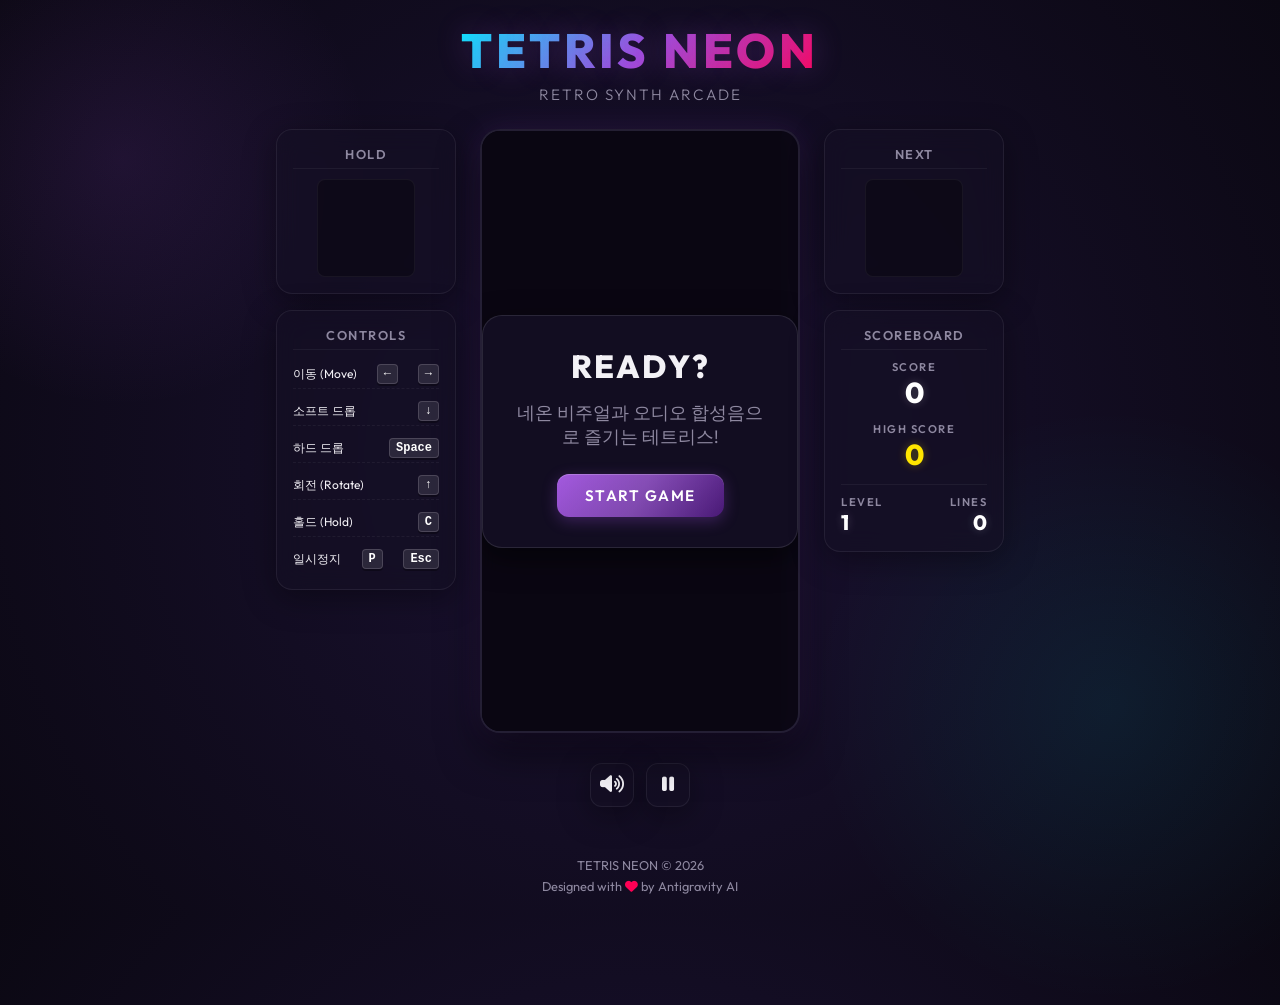
==== index.html @ 92c05cd8 "feat: Implement Modern Neon Tetris with Retro Sound Synth, Hold, Next, and responsive glassmorphism " ====
<!DOCTYPE html>
<html lang="ko">
<head>
  <meta charset="UTF-8">
  <meta name="viewport" content="width=device-width, initial-scale=1.0">
  <meta name="description" content="TETRIS NEON - HTML5, CSS3, JavaScript를 사용해 제작한 모던하고 감각적인 다크 네온 테마 테리스 게임입니다. 홀드, 레벨업, 복고풍 사운드 이펙트까지 완벽하게 지원합니다.">
  <meta name="keywords" content="테트리스, 테트리스 게임, Tetris, HTML5 테트리스, 무료 게임, JS 테트리스, 모던 테트리스, Retro Game">
  <meta name="author" content="Antigravity Coding Assistant">
  
  <title>TETRIS NEON - Modern Retro Arcade</title>
  
  <!-- FontAwesome for Premium Icons -->
  <link rel="stylesheet" href="https://cdnjs.cloudflare.com/ajax/libs/font-awesome/6.4.0/css/all.min.css">
  
  <link rel="stylesheet" href="style.css">
</head>
<body>

  <div class="container">
    <header>
      <h1 id="main-title">Tetris Neon</h1>
      <div class="subtitle">Retro synth arcade</div>
    </header>

    <main class="game-interface">
      <!-- Left Side Panel (Hold & Controls) -->
      <section class="side-panel">
        <div class="panel-section" id="hold-section">
          <h2 class="panel-title">Hold</h2>
          <!-- Hold piece canvas (4x4 blocks -> 96x96 px) -->
          <canvas id="hold-canvas" class="sub-canvas" width="96" height="96"></canvas>
        </div>
        
        <div class="panel-section" id="controls-section">
          <h2 class="panel-title">Controls</h2>
          <div class="controls-guide">
            <div class="control-item">
              <span>이동 (Move)</span>
              <span class="key-badge">←</span> <span class="key-badge">→</span>
            </div>
            <div class="control-item">
              <span>소프트 드롭</span>
              <span class="key-badge">↓</span>
            </div>
            <div class="control-item">
              <span>하드 드롭</span>
              <span class="key-badge">Space</span>
            </div>
            <div class="control-item">
              <span>회전 (Rotate)</span>
              <span class="key-badge">↑</span>
            </div>
            <div class="control-item">
              <span>홀드 (Hold)</span>
              <span class="key-badge">C</span>
            </div>
            <div class="control-item">
              <span>일시정지</span>
              <span class="key-badge">P</span> <span class="key-badge">Esc</span>
            </div>
          </div>
        </div>
      </section>

      <!-- Center Board Area -->
      <section class="board-container" id="board-wrapper">
        <!-- Main Canvas (10 columns x 20 rows, each cell is 30px -> 300x600 px) -->
        <canvas id="tetris-board" width="300" height="600" tabindex="0"></canvas>
        
        <!-- Line clear screen flash -->
        <div id="flash-overlay" class="line-clear-flash"></div>

        <!-- Overlays -->
        <!-- 1. Start Overlay -->
        <div id="start-overlay" class="board-overlay active">
          <div class="overlay-content">
            <h2 class="overlay-title">Ready?</h2>
            <p class="overlay-score">네온 비주얼과 오디오 합성음으로 즐기는 테트리스!</p>
            <button id="start-btn" class="btn" aria-label="게임 시작">Start Game</button>
          </div>
        </div>

        <!-- 2. Pause Overlay -->
        <div id="pause-overlay" class="board-overlay">
          <div class="overlay-content">
            <h2 class="overlay-title">Paused</h2>
            <p class="overlay-score">게임이 일시 정지되었습니다.</p>
            <button id="resume-btn" class="btn" aria-label="게임 재개">Resume</button>
          </div>
        </div>

        <!-- 3. Game Over Overlay -->
        <div id="gameover-overlay" class="board-overlay">
          <div class="overlay-content">
            <h2 class="overlay-title game-over-title">Game Over</h2>
            <p class="overlay-score">최종 점수: <strong id="final-score">0</strong></p>
            <button id="restart-btn" class="btn" aria-label="다시 시작">Play Again</button>
          </div>
        </div>
      </section>

      <!-- Right Side Panel (Next & Score) -->
      <section class="side-panel">
        <div class="panel-section" id="next-section">
          <h2 class="panel-title">Next</h2>
          <!-- Next piece canvas (4x4 blocks -> 96x96 px) -->
          <canvas id="next-canvas" class="sub-canvas" width="96" height="96"></canvas>
        </div>

        <div class="panel-section" id="score-section">
          <h2 class="panel-title">Scoreboard</h2>
          <div style="width: 100%; display: flex; flex-direction: column; gap: 12px;">
            <div>
              <div class="panel-title" style="border:none; margin:0; padding:0; font-size:0.7rem;">Score</div>
              <div id="score" class="value-display">0</div>
            </div>
            <div>
              <div class="panel-title" style="border:none; margin:0; padding:0; font-size:0.7rem;">High Score</div>
              <div id="high-score" class="value-display high-score-val">0</div>
            </div>
            <div style="display: flex; justify-content: space-between; border-top: 1px solid rgba(255,255,255,0.05); padding-top: 10px;">
              <div style="text-align: left;">
                <div class="panel-title" style="border:none; margin:0; padding:0; font-size:0.7rem;">Level</div>
                <div id="level" class="value-display" style="font-size: 1.3rem;">1</div>
              </div>
              <div style="text-align: right;">
                <div class="panel-title" style="border:none; margin:0; padding:0; font-size:0.7rem;">Lines</div>
                <div id="lines" class="value-display" style="font-size: 1.3rem;">0</div>
              </div>
            </div>
          </div>
        </div>
      </section>
    </main>

    <!-- Bottom Action Controls -->
    <div class="control-bar">
      <button id="mute-btn" class="icon-btn" title="음소거 토글" aria-label="음소거 토글">
        <i class="fa-solid fa-volume-high" id="mute-icon"></i>
      </button>
      <button id="pause-toggle-btn" class="icon-btn" title="일시정지 토글" aria-label="일시정지 토글">
        <i class="fa-solid fa-pause" id="pause-icon"></i>
      </button>
    </div>

    <footer>
      <span>TETRIS NEON &copy; 2026</span>
      <span>Designed with <i class="fa-solid fa-heart" style="color: var(--color-z)"></i> by Antigravity AI</span>
    </footer>
  </div>

  <!-- Game Scripts -->
  <script src="audio.js"></script>
  <script src="tetris.js"></script>
</body>
</html>
---- style.css ----
/* style.css */
@import url('https://fonts.googleapis.com/css2?family=Outfit:wght@300;400;600;800&display=swap');

:root {
  --bg-primary: #0b0813;
  --bg-secondary: #140f24;
  --text-main: #f3f1f6;
  --text-muted: #8e88a0;
  --primary: #9d4edd;
  --primary-glow: rgba(157, 78, 221, 0.4);
  --accent: #3c096c;
  --glass-bg: rgba(20, 15, 36, 0.6);
  --glass-border: rgba(255, 255, 255, 0.07);
  --glass-glow: 0 8px 32px 0 rgba(0, 0, 0, 0.37);
  
  /* Tetromino Neon Colors */
  --color-i: #00f0ff;
  --color-o: #ffe600;
  --color-t: #b5179e;
  --color-s: #38b000;
  --color-z: #ff0055;
  --color-j: #0072ff;
  --color-l: #ff7b00;
}

* {
  box-sizing: border-box;
  margin: 0;
  padding: 0;
  user-select: none;
}

body {
  font-family: 'Outfit', -apple-system, BlinkMacSystemFont, "Segoe UI", Roboto, sans-serif;
  background: radial-gradient(circle at center, #1b1233 0%, var(--bg-primary) 100%);
  color: var(--text-main);
  min-height: 100vh;
  display: flex;
  flex-direction: column;
  align-items: center;
  justify-content: center;
  overflow-x: hidden;
  position: relative;
}

/* Background elements for depth */
body::before {
  content: '';
  position: absolute;
  width: 500px;
  height: 500px;
  background: radial-gradient(circle, rgba(157, 78, 221, 0.12) 0%, rgba(0,0,0,0) 70%);
  top: -10%;
  left: -10%;
  z-index: -1;
  pointer-events: none;
}

body::after {
  content: '';
  position: absolute;
  width: 600px;
  height: 600px;
  background: radial-gradient(circle, rgba(0, 240, 255, 0.08) 0%, rgba(0,0,0,0) 70%);
  bottom: -10%;
  right: -10%;
  z-index: -1;
  pointer-events: none;
}

.container {
  display: flex;
  flex-direction: column;
  align-items: center;
  gap: 20px;
  width: 100%;
  max-width: 900px;
  padding: 20px;
  z-index: 1;
}

/* Header design */
header {
  text-align: center;
  margin-bottom: 5px;
}

h1 {
  font-size: 3rem;
  font-weight: 800;
  letter-spacing: 4px;
  background: linear-gradient(135deg, var(--color-i) 0%, var(--primary) 50%, var(--color-z) 100%);
  -webkit-background-clip: text;
  -webkit-text-fill-color: transparent;
  text-shadow: 0 0 30px rgba(157, 78, 221, 0.3);
  margin-bottom: 5px;
  text-transform: uppercase;
}

.subtitle {
  font-size: 0.95rem;
  color: var(--text-muted);
  font-weight: 300;
  letter-spacing: 2px;
  text-transform: uppercase;
}

/* Game Interface Grid Layout */
.game-interface {
  display: grid;
  grid-template-columns: 180px 320px 180px;
  gap: 24px;
  align-items: start;
  justify-content: center;
}

@media (max-width: 768px) {
  .game-interface {
    grid-template-columns: 1fr;
    gap: 16px;
  }
  
  .side-panel {
    display: flex;
    flex-direction: row !important;
    justify-content: space-between;
    width: 320px;
    margin: 0 auto;
  }

  .panel-section {
    flex: 1;
    margin: 0 !important;
  }
}

/* Common Panel Styling (Glassmorphism) */
.side-panel {
  display: flex;
  flex-direction: column;
  gap: 16px;
}

.panel-section {
  background: var(--glass-bg);
  border: 1px solid var(--glass-border);
  border-radius: 16px;
  padding: 16px;
  box-shadow: var(--glass-glow);
  backdrop-filter: blur(12px);
  -webkit-backdrop-filter: blur(12px);
  transition: transform 0.3s cubic-bezier(0.25, 0.8, 0.25, 1), border-color 0.3s;
  display: flex;
  flex-direction: column;
  align-items: center;
  text-align: center;
}

.panel-section:hover {
  transform: translateY(-2px);
  border-color: rgba(255, 255, 255, 0.15);
}

.panel-title {
  font-size: 0.8rem;
  font-weight: 600;
  text-transform: uppercase;
  color: var(--text-muted);
  letter-spacing: 1.5px;
  margin-bottom: 10px;
  width: 100%;
  border-bottom: 1px solid rgba(255, 255, 255, 0.05);
  padding-bottom: 6px;
}

/* Display values styling */
.value-display {
  font-size: 1.8rem;
  font-weight: 800;
  font-family: 'Outfit', sans-serif;
  color: #fff;
  text-shadow: 0 0 10px rgba(255, 255, 255, 0.2);
}

.high-score-val {
  color: var(--color-o);
  text-shadow: 0 0 10px rgba(255, 230, 0, 0.3);
}

/* Preview / Hold Canvas Styles */
.sub-canvas {
  background: rgba(0, 0, 0, 0.3);
  border-radius: 8px;
  border: 1px solid rgba(255, 255, 255, 0.05);
}

/* Center Board Styling */
.board-container {
  position: relative;
  border-radius: 20px;
  overflow: hidden;
  background: var(--glass-bg);
  border: 2px solid var(--glass-border);
  box-shadow: 0 20px 40px rgba(0, 0, 0, 0.5), 0 0 30px rgba(157, 78, 221, 0.15);
  backdrop-filter: blur(16px);
  -webkit-backdrop-filter: blur(16px);
}

#tetris-board {
  display: block;
  background: rgba(8, 5, 15, 0.95);
  outline: none;
}

/* Overlay Menus (Start, Pause, Game Over) */
.board-overlay {
  position: absolute;
  top: 0;
  left: 0;
  width: 100%;
  height: 100%;
  background: rgba(11, 8, 19, 0.85);
  backdrop-filter: blur(8px);
  -webkit-backdrop-filter: blur(8px);
  display: flex;
  flex-direction: column;
  align-items: center;
  justify-content: center;
  z-index: 5;
  opacity: 0;
  pointer-events: none;
  transition: opacity 0.4s cubic-bezier(0.25, 0.8, 0.25, 1);
}

.board-overlay.active {
  opacity: 1;
  pointer-events: auto;
}

.overlay-content {
  text-align: center;
  padding: 30px;
  border-radius: 20px;
  background: rgba(20, 15, 36, 0.9);
  border: 1px solid rgba(255, 255, 255, 0.1);
  box-shadow: 0 10px 30px rgba(0, 0, 0, 0.5);
  transform: scale(0.9);
  transition: transform 0.4s cubic-bezier(0.25, 0.8, 0.25, 1);
}

.board-overlay.active .overlay-content {
  transform: scale(1);
}

.overlay-title {
  font-size: 2rem;
  font-weight: 800;
  margin-bottom: 15px;
  text-transform: uppercase;
  letter-spacing: 2px;
}

.overlay-title.game-over-title {
  background: linear-gradient(to right, var(--color-z), #ff8800);
  -webkit-background-clip: text;
  -webkit-text-fill-color: transparent;
}

.overlay-score {
  font-size: 1.1rem;
  color: var(--text-muted);
  margin-bottom: 25px;
}

.overlay-score strong {
  color: #fff;
  font-size: 1.5rem;
}

/* Custom Styled Buttons */
.btn {
  font-family: 'Outfit', sans-serif;
  font-weight: 600;
  font-size: 0.95rem;
  letter-spacing: 1.5px;
  text-transform: uppercase;
  color: #fff;
  background: linear-gradient(135deg, var(--primary) 0%, var(--accent) 100%);
  border: none;
  border-radius: 12px;
  padding: 12px 28px;
  cursor: pointer;
  box-shadow: 0 4px 15px rgba(157, 78, 221, 0.3), inset 0 1px rgba(255, 255, 255, 0.2);
  transition: all 0.2s cubic-bezier(0.25, 0.8, 0.25, 1);
  position: relative;
  overflow: hidden;
}

.btn::after {
  content: '';
  position: absolute;
  top: 0;
  left: -50%;
  width: 200%;
  height: 100%;
  background: linear-gradient(to right, rgba(255, 255, 255, 0) 0%, rgba(255, 255, 255, 0.15) 50%, rgba(255, 255, 255, 0) 100%);
  transform: skewX(-25deg);
  transition: 0.75s;
}

.btn:hover::after {
  left: 125%;
}

.btn:hover {
  transform: translateY(-2px);
  box-shadow: 0 6px 20px rgba(157, 78, 221, 0.5), 0 0 15px rgba(255, 255, 255, 0.1);
  background: linear-gradient(135deg, #b5179e 0%, var(--primary) 100%);
}

.btn:active {
  transform: translateY(1px);
  box-shadow: 0 2px 8px rgba(157, 78, 221, 0.4);
}

.btn-secondary {
  background: rgba(255, 255, 255, 0.05);
  border: 1px solid rgba(255, 255, 255, 0.1);
  box-shadow: none;
}

.btn-secondary:hover {
  background: rgba(255, 255, 255, 0.1);
  box-shadow: 0 5px 15px rgba(0, 0, 0, 0.2);
  border-color: rgba(255, 255, 255, 0.2);
}

/* Audio control, game states etc */
.control-bar {
  display: flex;
  justify-content: center;
  gap: 12px;
  width: 100%;
  margin-top: 10px;
}

.icon-btn {
  background: var(--glass-bg);
  border: 1px solid var(--glass-border);
  border-radius: 12px;
  width: 44px;
  height: 44px;
  display: flex;
  align-items: center;
  justify-content: center;
  cursor: pointer;
  color: var(--text-main);
  font-size: 1.2rem;
  transition: all 0.2s;
  box-shadow: var(--glass-glow);
}

.icon-btn:hover {
  background: rgba(255, 255, 255, 0.1);
  color: #fff;
  border-color: rgba(255, 255, 255, 0.2);
  transform: scale(1.05);
}

.icon-btn:active {
  transform: scale(0.95);
}

/* Keyboard Guide (Left Panel Bottom) */
.controls-guide {
  font-size: 0.75rem;
  text-align: left !important;
  align-self: stretch;
  display: flex;
  flex-direction: column;
  gap: 8px;
}

.control-item {
  display: flex;
  justify-content: space-between;
  align-items: center;
  padding: 4px 0;
  border-bottom: 1px dashed rgba(255, 255, 255, 0.05);
}

.control-item:last-child {
  border-bottom: none;
}

.key-badge {
  background: rgba(255, 255, 255, 0.1);
  border: 1px solid rgba(255, 255, 255, 0.15);
  border-radius: 4px;
  padding: 2px 6px;
  font-family: monospace;
  font-weight: 600;
  color: #fff;
  box-shadow: 0 2px 0 rgba(0,0,0,0.3);
}

/* Line Clear Flash Effect overlay for canvas */
.line-clear-flash {
  position: absolute;
  top: 0;
  left: 0;
  width: 100%;
  height: 100%;
  background: white;
  opacity: 0;
  pointer-events: none;
  z-index: 2;
}

@keyframes flash {
  0% { opacity: 0.6; }
  100% { opacity: 0; }
}

.do-flash {
  animation: flash 0.2s ease-out;
}

/* Shake effect for hard drops */
@keyframes shake {
  0%, 100% { transform: translate(0, 0); }
  25% { transform: translate(-2px, 2px); }
  50% { transform: translate(2px, -2px); }
  75% { transform: translate(-1px, -1px); }
}

.shake {
  animation: shake 0.15s ease-in-out;
}

/* Footer Section */
footer {
  margin-top: 30px;
  font-size: 0.8rem;
  color: var(--text-muted);
  display: flex;
  flex-direction: column;
  align-items: center;
  gap: 5px;
}

footer a {
  color: var(--color-i);
  text-decoration: none;
  font-weight: 600;
  transition: opacity 0.2s;
}

footer a:hover {
  text-decoration: underline;
  opacity: 0.8;
}
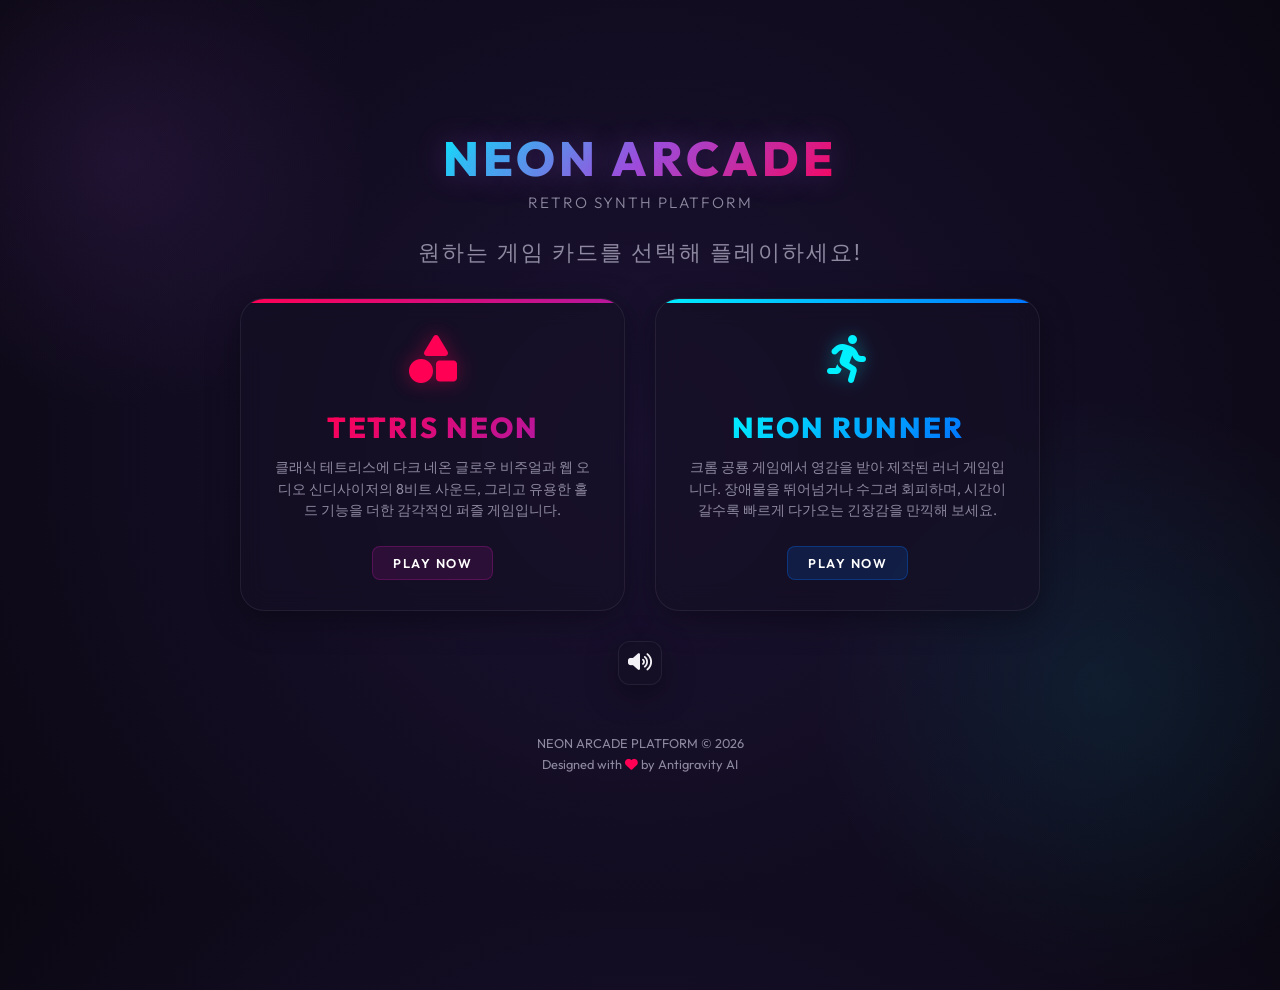
==== commit 66d53ecb: "feat: Expand to Neon Arcade Platform, add Neon Runner game and lobby dashboard, update docs" ====
--- a/index.html
+++ b/index.html
@@ -3,11 +3,11 @@
 <head>
   <meta charset="UTF-8">
   <meta name="viewport" content="width=device-width, initial-scale=1.0">
-  <meta name="description" content="TETRIS NEON - HTML5, CSS3, JavaScript를 사용해 제작한 모던하고 감각적인 다크 네온 테마 테리스 게임입니다. 홀드, 레벨업, 복고풍 사운드 이펙트까지 완벽하게 지원합니다.">
-  <meta name="keywords" content="테트리스, 테트리스 게임, Tetris, HTML5 테트리스, 무료 게임, JS 테트리스, 모던 테트리스, Retro Game">
+  <meta name="description" content="NEON ARCADE - HTML5, CSS3, JavaScript로 제작된 프리미엄 다크 네온 아케이드 게임 플랫폼입니다. 테트리스와 네온 러너 중 원하는 게임을 마음껏 선택해 즐기세요!">
+  <meta name="keywords" content="테트리스, 러너 게임, 공룡게임, 웹게임, HTML5 게임, 무료게임, 네온 게임, 아케이드 플랫폼, retro arcade">
   <meta name="author" content="Antigravity Coding Assistant">
   
-  <title>TETRIS NEON - Modern Retro Arcade</title>
+  <title>NEON ARCADE - Retro Game Platform</title>
   
   <!-- FontAwesome for Premium Icons -->
   <link rel="stylesheet" href="https://cdnjs.cloudflare.com/ajax/libs/font-awesome/6.4.0/css/all.min.css">
@@ -18,133 +18,230 @@
 
   <div class="container">
     <header>
-      <h1 id="main-title">Tetris Neon</h1>
-      <div class="subtitle">Retro synth arcade</div>
+      <h1 id="main-title">Neon Arcade</h1>
+      <div class="subtitle">Retro Synth Platform</div>
     </header>
 
-    <main class="game-interface">
-      <!-- Left Side Panel (Hold & Controls) -->
-      <section class="side-panel">
-        <div class="panel-section" id="hold-section">
-          <h2 class="panel-title">Hold</h2>
-          <!-- Hold piece canvas (4x4 blocks -> 96x96 px) -->
-          <canvas id="hold-canvas" class="sub-canvas" width="96" height="96"></canvas>
+    <!-- ==================== 1. LOBBY SCREEN ==================== -->
+    <div id="lobby-screen" class="screen active">
+      <div class="lobby-title">원하는 게임 카드를 선택해 플레이하세요!</div>
+      
+      <div class="game-selection">
+        <!-- Tetris Selection Card -->
+        <div class="game-card tetris-card" id="select-tetris" role="button" aria-label="테트리스 네온 시작">
+          <div class="card-icon"><i class="fa-solid fa-shapes"></i></div>
+          <h2 class="card-title">Tetris Neon</h2>
+          <p class="card-desc">클래식 테트리스에 다크 네온 글로우 비주얼과 웹 오디오 신디사이저의 8비트 사운드, 그리고 유용한 홀드 기능을 더한 감각적인 퍼즐 게임입니다.</p>
+          <button class="card-btn">Play Now</button>
         </div>
-        
-        <div class="panel-section" id="controls-section">
-          <h2 class="panel-title">Controls</h2>
-          <div class="controls-guide">
-            <div class="control-item">
-              <span>이동 (Move)</span>
-              <span class="key-badge">←</span> <span class="key-badge">→</span>
-            </div>
-            <div class="control-item">
-              <span>소프트 드롭</span>
-              <span class="key-badge">↓</span>
-            </div>
-            <div class="control-item">
-              <span>하드 드롭</span>
-              <span class="key-badge">Space</span>
-            </div>
-            <div class="control-item">
-              <span>회전 (Rotate)</span>
-              <span class="key-badge">↑</span>
-            </div>
-            <div class="control-item">
-              <span>홀드 (Hold)</span>
-              <span class="key-badge">C</span>
-            </div>
-            <div class="control-item">
-              <span>일시정지</span>
-              <span class="key-badge">P</span> <span class="key-badge">Esc</span>
-            </div>
-          </div>
+
+        <!-- Runner Selection Card -->
+        <div class="game-card runner-card" id="select-runner" role="button" aria-label="네온 러너 시작">
+          <div class="card-icon"><i class="fa-solid fa-person-running"></i></div>
+          <h2 class="card-title">Neon Runner</h2>
+          <p class="card-desc">크롬 공룡 게임에서 영감을 받아 제작된 러너 게임입니다. 장애물을 뛰어넘거나 수그려 회피하며, 시간이 갈수록 빠르게 다가오는 긴장감을 만끽해 보세요.</p>
+          <button class="card-btn">Play Now</button>
         </div>
-      </section>
-
-      <!-- Center Board Area -->
-      <section class="board-container" id="board-wrapper">
-        <!-- Main Canvas (10 columns x 20 rows, each cell is 30px -> 300x600 px) -->
-        <canvas id="tetris-board" width="300" height="600" tabindex="0"></canvas>
-        
-        <!-- Line clear screen flash -->
-        <div id="flash-overlay" class="line-clear-flash"></div>
-
-        <!-- Overlays -->
-        <!-- 1. Start Overlay -->
-        <div id="start-overlay" class="board-overlay active">
-          <div class="overlay-content">
-            <h2 class="overlay-title">Ready?</h2>
-            <p class="overlay-score">네온 비주얼과 오디오 합성음으로 즐기는 테트리스!</p>
-            <button id="start-btn" class="btn" aria-label="게임 시작">Start Game</button>
-          </div>
-        </div>
-
-        <!-- 2. Pause Overlay -->
-        <div id="pause-overlay" class="board-overlay">
-          <div class="overlay-content">
-            <h2 class="overlay-title">Paused</h2>
-            <p class="overlay-score">게임이 일시 정지되었습니다.</p>
-            <button id="resume-btn" class="btn" aria-label="게임 재개">Resume</button>
-          </div>
-        </div>
-
-        <!-- 3. Game Over Overlay -->
-        <div id="gameover-overlay" class="board-overlay">
-          <div class="overlay-content">
-            <h2 class="overlay-title game-over-title">Game Over</h2>
-            <p class="overlay-score">최종 점수: <strong id="final-score">0</strong></p>
-            <button id="restart-btn" class="btn" aria-label="다시 시작">Play Again</button>
-          </div>
-        </div>
-      </section>
-
-      <!-- Right Side Panel (Next & Score) -->
-      <section class="side-panel">
-        <div class="panel-section" id="next-section">
-          <h2 class="panel-title">Next</h2>
-          <!-- Next piece canvas (4x4 blocks -> 96x96 px) -->
-          <canvas id="next-canvas" class="sub-canvas" width="96" height="96"></canvas>
-        </div>
-
-        <div class="panel-section" id="score-section">
-          <h2 class="panel-title">Scoreboard</h2>
-          <div style="width: 100%; display: flex; flex-direction: column; gap: 12px;">
-            <div>
-              <div class="panel-title" style="border:none; margin:0; padding:0; font-size:0.7rem;">Score</div>
-              <div id="score" class="value-display">0</div>
-            </div>
-            <div>
-              <div class="panel-title" style="border:none; margin:0; padding:0; font-size:0.7rem;">High Score</div>
-              <div id="high-score" class="value-display high-score-val">0</div>
-            </div>
-            <div style="display: flex; justify-content: space-between; border-top: 1px solid rgba(255,255,255,0.05); padding-top: 10px;">
-              <div style="text-align: left;">
-                <div class="panel-title" style="border:none; margin:0; padding:0; font-size:0.7rem;">Level</div>
-                <div id="level" class="value-display" style="font-size: 1.3rem;">1</div>
-              </div>
-              <div style="text-align: right;">
-                <div class="panel-title" style="border:none; margin:0; padding:0; font-size:0.7rem;">Lines</div>
-                <div id="lines" class="value-display" style="font-size: 1.3rem;">0</div>
-              </div>
-            </div>
-          </div>
-        </div>
-      </section>
-    </main>
-
-    <!-- Bottom Action Controls -->
+      </div>
+    </div>
+
+    <!-- ==================== 2. TETRIS SCREEN ==================== -->
+    <div id="tetris-screen" class="screen">
+      <!-- Game Navigation Bar -->
+      <div class="game-header-bar">
+        <div class="game-header-title" style="color: var(--color-z)"><i class="fa-solid fa-shapes"></i> Tetris Neon</div>
+        <button class="home-btn" id="tetris-home-btn"><i class="fa-solid fa-house"></i> Lobby</button>
+      </div>
+
+      <main class="game-interface">
+        <!-- Left Side Panel (Hold & Controls) -->
+        <section class="side-panel">
+          <div class="panel-section" id="hold-section">
+            <h2 class="panel-title">Hold</h2>
+            <canvas id="hold-canvas" class="sub-canvas" width="96" height="96"></canvas>
+          </div>
+          
+          <div class="panel-section" id="controls-section">
+            <h2 class="panel-title">Controls</h2>
+            <div class="controls-guide">
+              <div class="control-item">
+                <span>이동 (Move)</span>
+                <div>
+                  <span class="key-badge">←</span> <span class="key-badge">→</span>
+                </div>
+              </div>
+              <div class="control-item">
+                <span>소프트 드롭</span>
+                <span class="key-badge">↓</span>
+              </div>
+              <div class="control-item">
+                <span>하드 드롭</span>
+                <span class="key-badge">Space</span>
+              </div>
+              <div class="control-item">
+                <span>회전 (Rotate)</span>
+                <span class="key-badge">↑</span>
+              </div>
+              <div class="control-item">
+                <span>홀드 (Hold)</span>
+                <span class="key-badge">C</span>
+              </div>
+              <div class="control-item">
+                <span>일시정지</span>
+                <div>
+                  <span class="key-badge">P</span> <span class="key-badge">Esc</span>
+                </div>
+              </div>
+            </div>
+          </div>
+        </section>
+
+        <!-- Center Board Area -->
+        <section class="board-container" id="board-wrapper">
+          <canvas id="tetris-board" width="300" height="600" tabindex="0"></canvas>
+          
+          <div id="flash-overlay" class="line-clear-flash"></div>
+
+          <!-- Overlays -->
+          <div id="start-overlay" class="board-overlay active">
+            <div class="overlay-content">
+              <h2 class="overlay-title">Ready?</h2>
+              <p class="overlay-score">네온 비주얼과 사운드로 즐기는 테트리스 퍼즐!</p>
+              <button id="start-btn" class="btn">Start Game</button>
+            </div>
+          </div>
+
+          <div id="pause-overlay" class="board-overlay">
+            <div class="overlay-content">
+              <h2 class="overlay-title">Paused</h2>
+              <p class="overlay-score">게임이 일시 정지되었습니다.</p>
+              <button id="resume-btn" class="btn">Resume</button>
+            </div>
+          </div>
+
+          <div id="gameover-overlay" class="board-overlay">
+            <div class="overlay-content">
+              <h2 class="overlay-title game-over-title">Game Over</h2>
+              <p class="overlay-score">최종 점수: <strong id="final-score">0</strong></p>
+              <button id="restart-btn" class="btn">Play Again</button>
+            </div>
+          </div>
+        </section>
+
+        <!-- Right Side Panel (Next & Score) -->
+        <section class="side-panel">
+          <div class="panel-section" id="next-section">
+            <h2 class="panel-title">Next</h2>
+            <canvas id="next-canvas" class="sub-canvas" width="96" height="96"></canvas>
+          </div>
+
+          <div class="panel-section" id="score-section">
+            <h2 class="panel-title">Scoreboard</h2>
+            <div style="width: 100%; display: flex; flex-direction: column; gap: 12px;">
+              <div>
+                <div class="panel-title" style="border:none; margin:0; padding:0; font-size:0.7rem;">Score</div>
+                <div id="score" class="value-display">0</div>
+              </div>
+              <div>
+                <div class="panel-title" style="border:none; margin:0; padding:0; font-size:0.7rem;">High Score</div>
+                <div id="high-score" class="value-display high-score-val">0</div>
+              </div>
+              <div style="display: flex; justify-content: space-between; border-top: 1px solid rgba(255,255,255,0.05); padding-top: 10px;">
+                <div style="text-align: left;">
+                  <div class="panel-title" style="border:none; margin:0; padding:0; font-size:0.7rem;">Level</div>
+                  <div id="level" class="value-display" style="font-size: 1.2rem;">1</div>
+                </div>
+                <div style="text-align: right;">
+                  <div class="panel-title" style="border:none; margin:0; padding:0; font-size:0.7rem;">Lines</div>
+                  <div id="lines" class="value-display" style="font-size: 1.2rem;">0</div>
+                </div>
+              </div>
+            </div>
+          </div>
+        </section>
+      </main>
+    </div>
+
+    <!-- ==================== 3. RUNNER SCREEN ==================== -->
+    <div id="runner-screen" class="screen">
+      <!-- Game Navigation Bar -->
+      <div class="game-header-bar">
+        <div class="game-header-title" style="color: var(--color-i)"><i class="fa-solid fa-person-running"></i> Neon Runner</div>
+        <button class="home-btn" id="runner-home-btn"><i class="fa-solid fa-house"></i> Lobby</button>
+      </div>
+
+      <main class="runner-interface">
+        <!-- Left Side Runner Canvas -->
+        <section class="runner-board-wrapper" id="runner-wrapper">
+          <canvas id="runner-board" width="640" height="300" tabindex="0"></canvas>
+          
+          <!-- Overlays -->
+          <div id="runner-start-overlay" class="board-overlay active">
+            <div class="overlay-content">
+              <h2 class="overlay-title runner-title">Neon Runner</h2>
+              <p class="overlay-score">장애물을 피하고 한계 너머로 질주하세요!</p>
+              <button id="runner-start-btn" class="btn">Start Run</button>
+            </div>
+          </div>
+
+          <div id="runner-gameover-overlay" class="board-overlay">
+            <div class="overlay-content">
+              <h2 class="overlay-title game-over-title">Crashed</h2>
+              <p class="overlay-score">최종 거리: <strong id="runner-final-score">0</strong> m</p>
+              <button id="runner-restart-btn" class="btn">Run Again</button>
+            </div>
+          </div>
+        </section>
+
+        <!-- Right Side Panel (Score & Controls) -->
+        <section class="side-panel">
+          <div class="panel-section">
+            <h2 class="panel-title">Runner Panel</h2>
+            <div style="width: 100%; display: flex; flex-direction: column; gap: 16px;">
+              <div>
+                <div class="panel-title" style="border:none; margin:0; padding:0; font-size:0.7rem;">Distance</div>
+                <div id="runner-score" class="value-display">0 m</div>
+              </div>
+              <div>
+                <div class="panel-title" style="border:none; margin:0; padding:0; font-size:0.7rem;">Max Distance</div>
+                <div id="runner-high-score" class="value-display runner-high-score-val">0 m</div>
+              </div>
+            </div>
+          </div>
+
+          <div class="panel-section">
+            <h2 class="panel-title">Controls</h2>
+            <div class="controls-guide">
+              <div class="control-item">
+                <span>점프 (Jump)</span>
+                <div>
+                  <span class="key-badge">Space</span> <span class="key-badge">↑</span>
+                </div>
+              </div>
+              <div class="control-item">
+                <span>수그리기 (Slide)</span>
+                <div>
+                  <span class="key-badge">↓</span> <span class="key-badge">S</span>
+                </div>
+              </div>
+              <div class="control-item" style="border:none;">
+                <span style="color: var(--text-muted); font-size: 0.7rem;">* 점프 키는 모바일/마우스 화면 터치로도 작동합니다.</span>
+              </div>
+            </div>
+          </div>
+        </section>
+      </main>
+    </div>
+
+    <!-- Global Sound Toggle Control -->
     <div class="control-bar">
-      <button id="mute-btn" class="icon-btn" title="음소거 토글" aria-label="음소거 토글">
+      <button id="mute-btn" class="icon-btn" title="전체 사운드 토글" aria-label="전체 사운드 토글">
         <i class="fa-solid fa-volume-high" id="mute-icon"></i>
       </button>
-      <button id="pause-toggle-btn" class="icon-btn" title="일시정지 토글" aria-label="일시정지 토글">
-        <i class="fa-solid fa-pause" id="pause-icon"></i>
-      </button>
     </div>
 
     <footer>
-      <span>TETRIS NEON &copy; 2026</span>
+      <span>NEON ARCADE PLATFORM &copy; 2026</span>
       <span>Designed with <i class="fa-solid fa-heart" style="color: var(--color-z)"></i> by Antigravity AI</span>
     </footer>
   </div>
@@ -152,5 +249,7 @@
   <!-- Game Scripts -->
   <script src="audio.js"></script>
   <script src="tetris.js"></script>
+  <script src="runner.js"></script>
+  <script src="platform.js"></script>
 </body>
 </html>
--- a/style.css
+++ b/style.css
@@ -13,14 +13,14 @@
   --glass-border: rgba(255, 255, 255, 0.07);
   --glass-glow: 0 8px 32px 0 rgba(0, 0, 0, 0.37);
   
-  /* Tetromino Neon Colors */
-  --color-i: #00f0ff;
-  --color-o: #ffe600;
-  --color-t: #b5179e;
-  --color-s: #38b000;
-  --color-z: #ff0055;
-  --color-j: #0072ff;
-  --color-l: #ff7b00;
+  /* Neon Accent Colors */
+  --color-i: #00f0ff; /* Cyan */
+  --color-o: #ffe600; /* Yellow */
+  --color-t: #b5179e; /* Purple */
+  --color-s: #38b000; /* Green */
+  --color-z: #ff0055; /* Pink/Red */
+  --color-j: #0072ff; /* Blue */
+  --color-l: #ff7b00; /* Orange */
 }
 
 * {
@@ -74,7 +74,7 @@
   align-items: center;
   gap: 20px;
   width: 100%;
-  max-width: 900px;
+  max-width: 950px;
   padding: 20px;
   z-index: 1;
 }
@@ -105,7 +105,233 @@
   text-transform: uppercase;
 }
 
-/* Game Interface Grid Layout */
+/* Multi-Screen Structure */
+.screen {
+  display: none;
+  width: 100%;
+  opacity: 0;
+  transform: translateY(10px);
+  transition: opacity 0.4s cubic-bezier(0.25, 0.8, 0.25, 1), transform 0.4s cubic-bezier(0.25, 0.8, 0.25, 1);
+}
+
+.screen.active {
+  display: block;
+  opacity: 1;
+  transform: translateY(0);
+}
+
+/* --- LOBBY SCREEN (GAME SELECTION) --- */
+#lobby-screen {
+  max-width: 800px;
+  margin: 0 auto;
+}
+
+.lobby-title {
+  text-align: center;
+  font-size: 1.4rem;
+  color: var(--text-muted);
+  margin-bottom: 30px;
+  font-weight: 400;
+  letter-spacing: 2px;
+}
+
+.game-selection {
+  display: grid;
+  grid-template-columns: 1fr 1fr;
+  gap: 30px;
+  width: 100%;
+}
+
+@media (max-width: 640px) {
+  .game-selection {
+    grid-template-columns: 1fr;
+    gap: 20px;
+  }
+}
+
+.game-card {
+  background: var(--glass-bg);
+  border: 1px solid var(--glass-border);
+  border-radius: 24px;
+  padding: 30px;
+  text-align: center;
+  box-shadow: var(--glass-glow);
+  backdrop-filter: blur(12px);
+  -webkit-backdrop-filter: blur(12px);
+  cursor: pointer;
+  transition: all 0.3s cubic-bezier(0.25, 0.8, 0.25, 1);
+  display: flex;
+  flex-direction: column;
+  align-items: center;
+  position: relative;
+  overflow: hidden;
+}
+
+/* Accent neon borders for cards */
+.game-card::before {
+  content: '';
+  position: absolute;
+  top: 0;
+  left: 0;
+  width: 100%;
+  height: 4px;
+  transition: all 0.3s;
+}
+
+.game-card.tetris-card::before {
+  background: linear-gradient(90deg, var(--color-z), var(--color-t));
+}
+
+.game-card.runner-card::before {
+  background: linear-gradient(90deg, var(--color-i), var(--color-j));
+}
+
+.card-icon {
+  font-size: 3rem;
+  margin-bottom: 20px;
+  transition: transform 0.3s;
+}
+
+.game-card.tetris-card .card-icon {
+  color: var(--color-z);
+  text-shadow: 0 0 20px rgba(255, 0, 85, 0.4);
+}
+
+.game-card.runner-card .card-icon {
+  color: var(--color-i);
+  text-shadow: 0 0 20px rgba(0, 240, 255, 0.4);
+}
+
+.card-title {
+  font-size: 1.8rem;
+  font-weight: 800;
+  letter-spacing: 2px;
+  margin-bottom: 12px;
+  text-transform: uppercase;
+}
+
+.game-card.tetris-card .card-title {
+  background: linear-gradient(135deg, #ff0055, #b5179e);
+  -webkit-background-clip: text;
+  -webkit-text-fill-color: transparent;
+}
+
+.game-card.runner-card .card-title {
+  background: linear-gradient(135deg, #00f0ff, #0072ff);
+  -webkit-background-clip: text;
+  -webkit-text-fill-color: transparent;
+}
+
+.card-desc {
+  font-size: 0.9rem;
+  color: var(--text-muted);
+  line-height: 1.5;
+  margin-bottom: 24px;
+  flex-grow: 1;
+}
+
+.game-card:hover {
+  transform: translateY(-8px);
+  border-color: rgba(255, 255, 255, 0.15);
+}
+
+.game-card.tetris-card:hover {
+  box-shadow: 0 15px 35px rgba(181, 23, 158, 0.2), 0 0 20px rgba(255, 0, 85, 0.1);
+}
+
+.game-card.runner-card:hover {
+  box-shadow: 0 15px 35px rgba(0, 114, 255, 0.2), 0 0 20px rgba(0, 240, 255, 0.1);
+}
+
+.game-card:hover .card-icon {
+  transform: scale(1.15) rotate(3deg);
+}
+
+/* Play Now button inside card */
+.card-btn {
+  font-family: 'Outfit', sans-serif;
+  font-weight: 600;
+  font-size: 0.8rem;
+  letter-spacing: 1.5px;
+  text-transform: uppercase;
+  color: #fff;
+  border: none;
+  border-radius: 8px;
+  padding: 8px 20px;
+  cursor: pointer;
+  transition: all 0.2s;
+}
+
+.game-card.tetris-card .card-btn {
+  background: rgba(181, 23, 158, 0.15);
+  border: 1px solid rgba(181, 23, 158, 0.3);
+}
+
+.game-card.tetris-card:hover .card-btn {
+  background: linear-gradient(135deg, #ff0055, #b5179e);
+  box-shadow: 0 4px 15px rgba(255, 0, 85, 0.4);
+}
+
+.game-card.runner-card .card-btn {
+  background: rgba(0, 114, 255, 0.15);
+  border: 1px solid rgba(0, 114, 255, 0.3);
+}
+
+.game-card.runner-card:hover .card-btn {
+  background: linear-gradient(135deg, #00f0ff, #0072ff);
+  box-shadow: 0 4px 15px rgba(0, 240, 255, 0.4);
+}
+
+/* Header bar for game screens */
+.game-header-bar {
+  display: flex;
+  justify-content: space-between;
+  align-items: center;
+  width: 100%;
+  margin-bottom: 20px;
+  background: var(--glass-bg);
+  border: 1px solid var(--glass-border);
+  border-radius: 16px;
+  padding: 10px 20px;
+  box-shadow: var(--glass-glow);
+  backdrop-filter: blur(8px);
+}
+
+.game-header-title {
+  font-size: 1.3rem;
+  font-weight: 800;
+  text-transform: uppercase;
+  letter-spacing: 1.5px;
+}
+
+.game-header-title i {
+  margin-right: 8px;
+}
+
+.home-btn {
+  background: rgba(255, 255, 255, 0.05);
+  border: 1px solid rgba(255, 255, 255, 0.1);
+  color: var(--text-main);
+  border-radius: 8px;
+  padding: 6px 14px;
+  font-family: 'Outfit', sans-serif;
+  font-size: 0.8rem;
+  font-weight: 600;
+  display: flex;
+  align-items: center;
+  gap: 6px;
+  cursor: pointer;
+  transition: all 0.2s;
+}
+
+.home-btn:hover {
+  background: rgba(255, 255, 255, 0.15);
+  color: #fff;
+  border-color: rgba(255, 255, 255, 0.2);
+  transform: translateY(-1px);
+}
+
+/* --- TETRIS SCREEN SPECIFICS --- */
 .game-interface {
   display: grid;
   grid-template-columns: 180px 320px 180px;
@@ -187,6 +413,11 @@
   text-shadow: 0 0 10px rgba(255, 230, 0, 0.3);
 }
 
+.runner-high-score-val {
+  color: var(--color-i);
+  text-shadow: 0 0 10px rgba(0, 240, 255, 0.3);
+}
+
 /* Preview / Hold Canvas Styles */
 .sub-canvas {
   background: rgba(0, 0, 0, 0.3);
@@ -266,6 +497,12 @@
   -webkit-text-fill-color: transparent;
 }
 
+.overlay-title.runner-title {
+  background: linear-gradient(to right, var(--color-i), var(--color-j));
+  -webkit-background-clip: text;
+  -webkit-text-fill-color: transparent;
+}
+
 .overlay-score {
   font-size: 1.1rem;
   color: var(--text-muted);
@@ -275,6 +512,41 @@
 .overlay-score strong {
   color: #fff;
   font-size: 1.5rem;
+}
+
+/* --- RUNNER SCREEN SPECIFICS --- */
+.runner-interface {
+  display: grid;
+  grid-template-columns: 640px 220px;
+  gap: 24px;
+  justify-content: center;
+  align-items: start;
+}
+
+@media (max-width: 900px) {
+  .runner-interface {
+    grid-template-columns: 1fr;
+  }
+}
+
+.runner-board-wrapper {
+  position: relative;
+  border-radius: 20px;
+  overflow: hidden;
+  background: var(--glass-bg);
+  border: 2px solid var(--glass-border);
+  box-shadow: 0 20px 40px rgba(0, 0, 0, 0.5), 0 0 30px rgba(0, 240, 255, 0.15);
+  backdrop-filter: blur(16px);
+  -webkit-backdrop-filter: blur(16px);
+  width: 100%;
+}
+
+#runner-board {
+  display: block;
+  background: rgba(8, 5, 15, 0.95);
+  outline: none;
+  width: 100%;
+  height: auto;
 }
 
 /* Custom Styled Buttons */
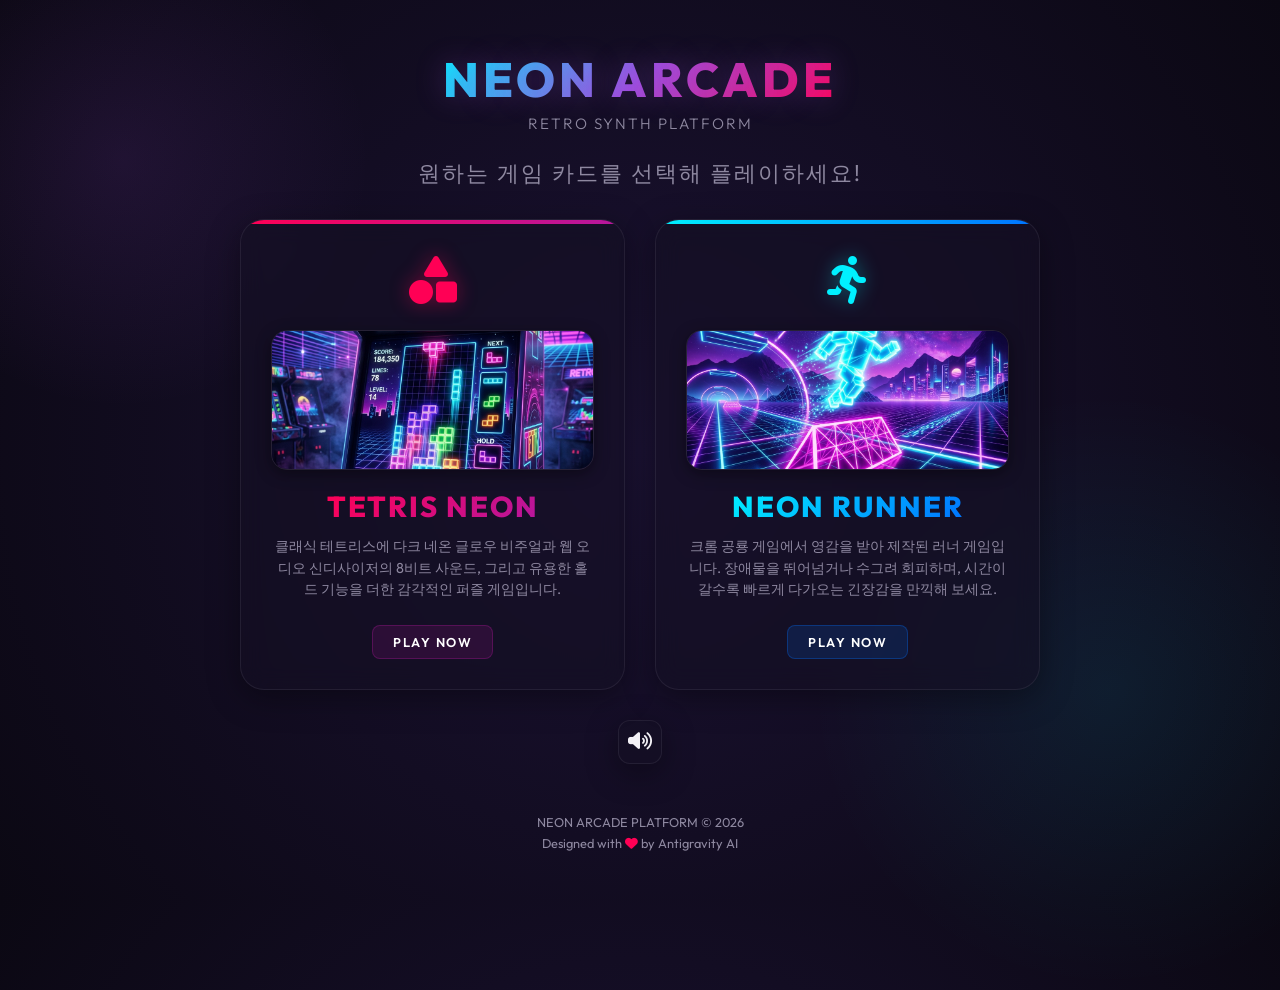
==== commit 2bd3837a: "style: Insert high-quality game preview illustrations into lobby game cards" ====
--- a/index.html
+++ b/index.html
@@ -30,6 +30,7 @@
         <!-- Tetris Selection Card -->
         <div class="game-card tetris-card" id="select-tetris" role="button" aria-label="테트리스 네온 시작">
           <div class="card-icon"><i class="fa-solid fa-shapes"></i></div>
+          <img src="tetris_preview.png" class="card-img" alt="Tetris Neon Preview">
           <h2 class="card-title">Tetris Neon</h2>
           <p class="card-desc">클래식 테트리스에 다크 네온 글로우 비주얼과 웹 오디오 신디사이저의 8비트 사운드, 그리고 유용한 홀드 기능을 더한 감각적인 퍼즐 게임입니다.</p>
           <button class="card-btn">Play Now</button>
@@ -38,6 +39,7 @@
         <!-- Runner Selection Card -->
         <div class="game-card runner-card" id="select-runner" role="button" aria-label="네온 러너 시작">
           <div class="card-icon"><i class="fa-solid fa-person-running"></i></div>
+          <img src="runner_preview.png" class="card-img" alt="Neon Runner Preview">
           <h2 class="card-title">Neon Runner</h2>
           <p class="card-desc">크롬 공룡 게임에서 영감을 받아 제작된 러너 게임입니다. 장애물을 뛰어넘거나 수그려 회피하며, 시간이 갈수록 빠르게 다가오는 긴장감을 만끽해 보세요.</p>
           <button class="card-btn">Play Now</button>
--- a/style.css
+++ b/style.css
@@ -230,6 +230,21 @@
   flex-grow: 1;
 }
 
+.card-img {
+  width: 100%;
+  height: 140px;
+  object-fit: cover;
+  border-radius: 16px;
+  margin-bottom: 18px;
+  border: 1px solid rgba(255, 255, 255, 0.08);
+  box-shadow: 0 4px 15px rgba(0, 0, 0, 0.4);
+  transition: transform 0.3s;
+}
+
+.game-card:hover .card-img {
+  transform: scale(1.03);
+}
+
 .game-card:hover {
   transform: translateY(-8px);
   border-color: rgba(255, 255, 255, 0.15);
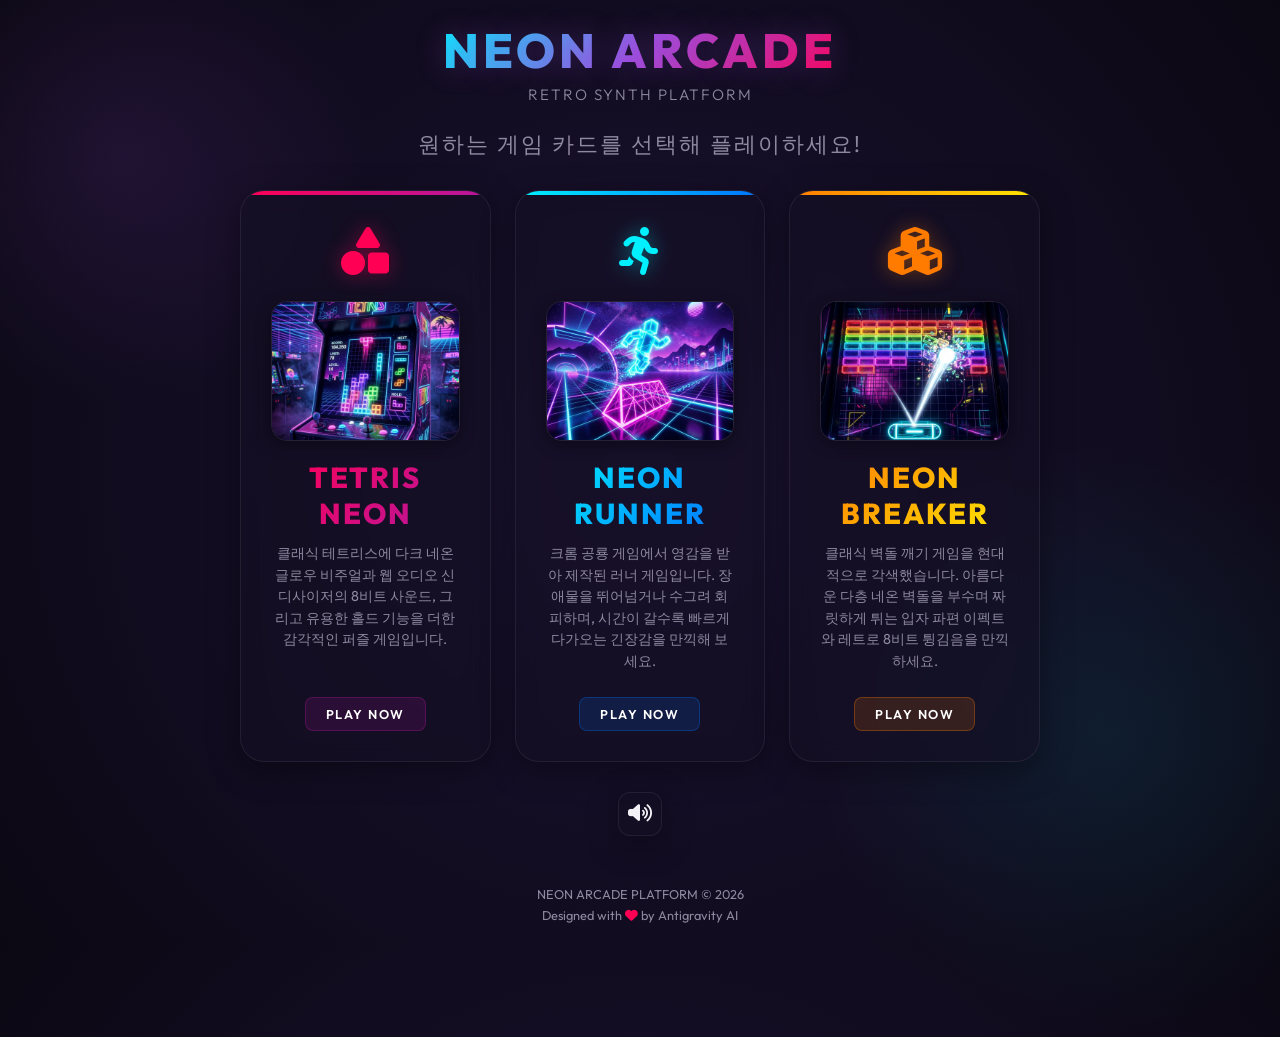
==== commit 3341040d: "feat: Add third premium game Neon Breaker with custom physics and particle emitter, expand lobby to " ====
--- a/index.html
+++ b/index.html
@@ -44,6 +44,15 @@
           <p class="card-desc">크롬 공룡 게임에서 영감을 받아 제작된 러너 게임입니다. 장애물을 뛰어넘거나 수그려 회피하며, 시간이 갈수록 빠르게 다가오는 긴장감을 만끽해 보세요.</p>
           <button class="card-btn">Play Now</button>
         </div>
+
+        <!-- Breaker Selection Card -->
+        <div class="game-card breaker-card" id="select-breaker" role="button" aria-label="네온 브레이커 시작">
+          <div class="card-icon"><i class="fa-solid fa-cubes"></i></div>
+          <img src="breaker_preview.png" class="card-img" alt="Neon Breaker Preview">
+          <h2 class="card-title">Neon Breaker</h2>
+          <p class="card-desc">클래식 벽돌 깨기 게임을 현대적으로 각색했습니다. 아름다운 다층 네온 벽돌을 부수며 짜릿하게 튀는 입자 파편 이펙트와 레트로 8비트 튕김음을 만끽하세요.</p>
+          <button class="card-btn">Play Now</button>
+        </div>
       </div>
     </div>
 
@@ -235,6 +244,84 @@
       </main>
     </div>
 
+    <!-- ==================== 4. BREAKER SCREEN ==================== -->
+    <div id="breaker-screen" class="screen">
+      <!-- Game Navigation Bar -->
+      <div class="game-header-bar">
+        <div class="game-header-title" style="color: var(--color-l)"><i class="fa-solid fa-cubes"></i> Neon Breaker</div>
+        <button class="home-btn" id="breaker-home-btn"><i class="fa-solid fa-house"></i> Lobby</button>
+      </div>
+
+      <main class="runner-interface" style="grid-template-columns: minmax(320px, 400px) 220px; justify-content: center;">
+        <!-- Left Side Breaker Canvas (400x500) -->
+        <section class="runner-board-wrapper" id="breaker-wrapper" style="box-shadow: 0 20px 40px rgba(0, 0, 0, 0.5), 0 0 30px rgba(255, 123, 0, 0.15); border-color: rgba(255, 123, 0, 0.2); width:100%; max-width:400px;">
+          <canvas id="breaker-board" width="400" height="500" tabindex="0" style="display:block; width:100%; height:auto; background:rgba(8, 5, 15, 0.95); outline:none;"></canvas>
+          
+          <!-- Overlays -->
+          <div id="breaker-start-overlay" class="board-overlay active">
+            <div class="overlay-content">
+              <h2 class="overlay-title" style="background: linear-gradient(to right, var(--color-l), var(--color-o)); -webkit-background-clip: text; -webkit-text-fill-color: transparent;">Neon Breaker</h2>
+              <p class="overlay-score">패들을 제어해 공을 튕겨 네온 벽돌을 모두 부수세요!</p>
+              <button id="breaker-start-btn" class="btn" style="background: linear-gradient(135deg, var(--color-l) 0%, #ff5500 100%); box-shadow: 0 4px 15px rgba(255, 123, 0, 0.3);">Start Break</button>
+            </div>
+          </div>
+
+          <div id="breaker-gameover-overlay" class="board-overlay">
+            <div class="overlay-content">
+              <h2 class="overlay-title game-over-title">Failed</h2>
+              <p class="overlay-score">최종 점수: <strong id="breaker-final-score">0</strong></p>
+              <button id="breaker-restart-btn" class="btn" style="background: linear-gradient(135deg, var(--color-l) 0%, #ff5500 100%);">Try Again</button>
+            </div>
+          </div>
+
+          <div id="breaker-clear-overlay" class="board-overlay">
+            <div class="overlay-content">
+              <h2 class="overlay-title" style="background: linear-gradient(to right, #00ff66, #00f0ff); -webkit-background-clip: text; -webkit-text-fill-color: transparent;">Stage Clear!</h2>
+              <p class="overlay-score" style="color:#00ff66; margin-bottom: 10px;">축하합니다! 완벽하게 클리어했습니다.</p>
+              <p class="overlay-score">최종 점수: <strong id="breaker-clear-score">0</strong></p>
+              <button id="breaker-clear-btn" class="btn" style="background: linear-gradient(135deg, #00ff66 0%, #00a844 100%); box-shadow: 0 4px 15px rgba(0, 255, 102, 0.3);">Play Again</button>
+            </div>
+          </div>
+        </section>
+
+        <!-- Right Side Panel (Score & Controls) -->
+        <section class="side-panel">
+          <div class="panel-section">
+            <h2 class="panel-title">Game Info</h2>
+            <div style="width: 100%; display: flex; flex-direction: column; gap: 16px;">
+              <div>
+                <div class="panel-title" style="border:none; margin:0; padding:0; font-size:0.7rem;">Score</div>
+                <div id="breaker-score" class="value-display">0</div>
+              </div>
+              <div>
+                <div class="panel-title" style="border:none; margin:0; padding:0; font-size:0.7rem;">High Score</div>
+                <div id="breaker-high-score" class="value-display" style="color: var(--color-l); text-shadow: 0 0 10px rgba(255, 123, 0, 0.3);">0</div>
+              </div>
+              <div style="border-top: 1px solid rgba(255,255,255,0.05); padding-top: 10px;">
+                <div class="panel-title" style="border:none; margin:0; padding:0; font-size:0.7rem;">Lives</div>
+                <div id="breaker-lives" class="value-display" style="color: var(--color-z); text-shadow: 0 0 10px rgba(255, 0, 85, 0.3);">❤️ ❤️ ❤️</div>
+              </div>
+            </div>
+          </div>
+
+          <div class="panel-section">
+            <h2 class="panel-title">Controls</h2>
+            <div class="controls-guide">
+              <div class="control-item">
+                <span>패들 이동 (Move)</span>
+                <div>
+                  <span class="key-badge">←</span> <span class="key-badge">→</span>
+                </div>
+              </div>
+              <div class="control-item" style="border:none; padding-top:6px;">
+                <span style="color: var(--text-muted); font-size: 0.65rem; line-height: 1.3; display:block;">* 마우스 커서의 움직임으로도 패들이 유연하게 반응합니다.</span>
+              </div>
+            </div>
+          </div>
+        </section>
+      </main>
+    </div>
+
     <!-- Global Sound Toggle Control -->
     <div class="control-bar">
       <button id="mute-btn" class="icon-btn" title="전체 사운드 토글" aria-label="전체 사운드 토글">
@@ -252,6 +339,7 @@
   <script src="audio.js"></script>
   <script src="tetris.js"></script>
   <script src="runner.js"></script>
+  <script src="breaker.js"></script>
   <script src="platform.js"></script>
 </body>
 </html>
--- a/style.css
+++ b/style.css
@@ -137,15 +137,22 @@
 
 .game-selection {
   display: grid;
-  grid-template-columns: 1fr 1fr;
-  gap: 30px;
-  width: 100%;
+  grid-template-columns: repeat(3, 1fr);
+  gap: 24px;
+  width: 100%;
+}
+
+@media (max-width: 900px) {
+  .game-selection {
+    grid-template-columns: 1fr 1fr;
+    gap: 20px;
+  }
 }
 
 @media (max-width: 640px) {
   .game-selection {
     grid-template-columns: 1fr;
-    gap: 20px;
+    gap: 16px;
   }
 }
 
@@ -747,3 +754,34 @@
   text-decoration: underline;
   opacity: 0.8;
 }
+
+/* --- NEON BREAKER CUSTOM STYLING --- */
+.game-card.breaker-card::before {
+  background: linear-gradient(90deg, var(--color-l), var(--color-o));
+}
+
+.game-card.breaker-card .card-icon {
+  color: var(--color-l);
+  text-shadow: 0 0 20px rgba(255, 123, 0, 0.4);
+}
+
+.game-card.breaker-card .card-title {
+  background: linear-gradient(135deg, var(--color-l), var(--color-o));
+  -webkit-background-clip: text;
+  -webkit-text-fill-color: transparent;
+}
+
+.game-card.breaker-card:hover {
+  box-shadow: 0 15px 35px rgba(255, 123, 0, 0.2), 0 0 20px rgba(255, 123, 0, 0.1);
+}
+
+.game-card.breaker-card .card-btn {
+  background: rgba(255, 123, 0, 0.15);
+  border: 1px solid rgba(255, 123, 0, 0.3);
+}
+
+.game-card.breaker-card:hover .card-btn {
+  background: linear-gradient(135deg, var(--color-l), var(--color-o));
+  box-shadow: 0 4px 15px rgba(255, 123, 0, 0.4);
+}
+
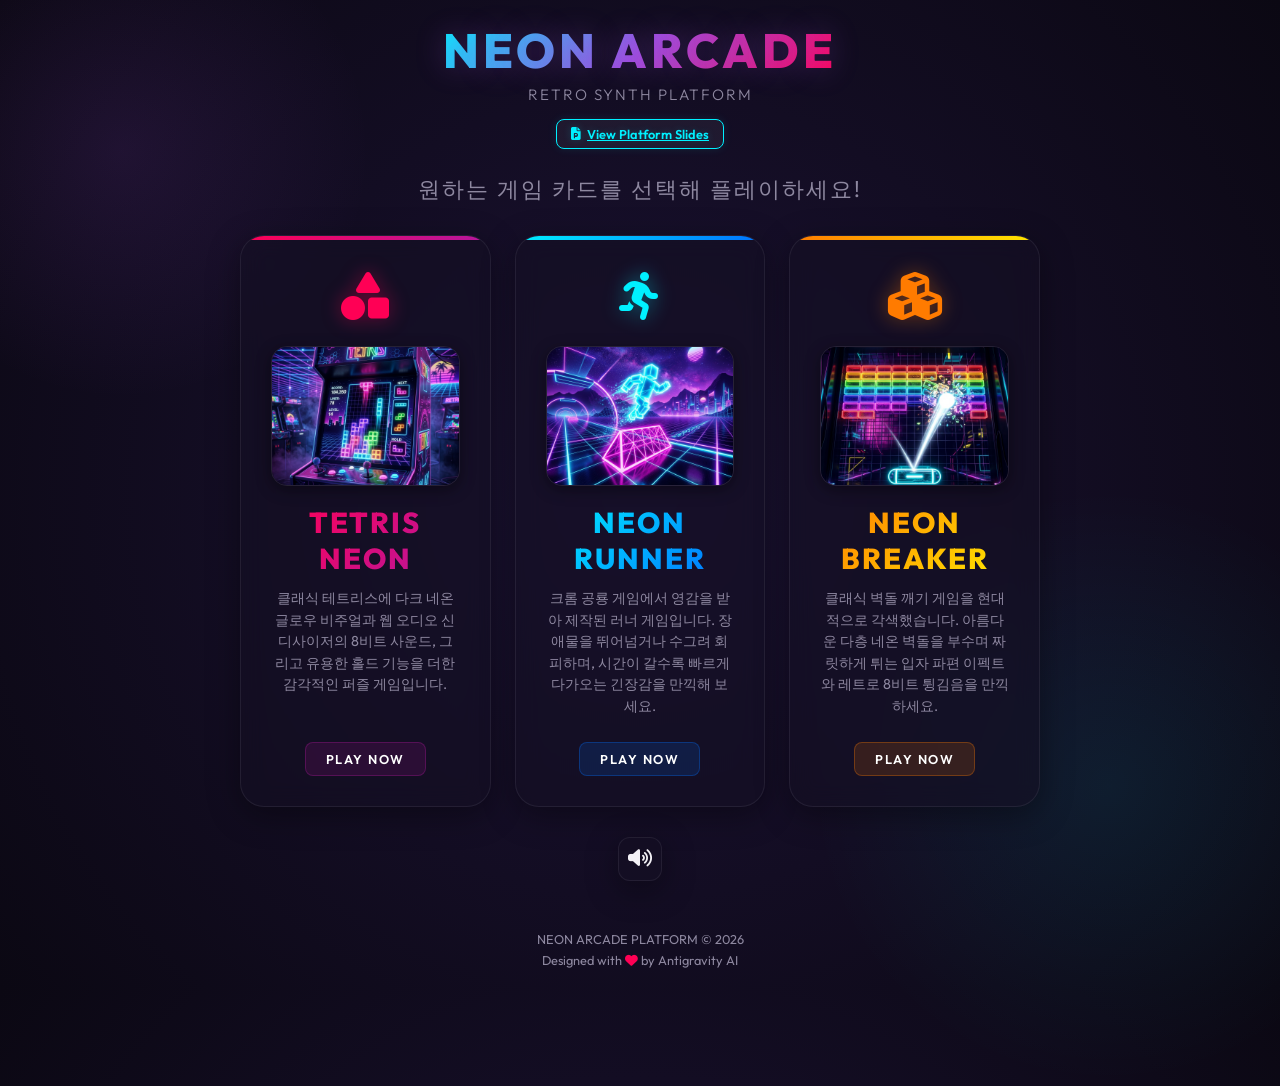
==== commit 211f5362: "feat: Add high-visibility Slides link inside index.html header and insert shields.io badges in READM" ====
--- a/index.html
+++ b/index.html
@@ -20,6 +20,9 @@
     <header>
       <h1 id="main-title">Neon Arcade</h1>
       <div class="subtitle">Retro Synth Platform</div>
+      <div style="margin-top: 15px;">
+        <a href="slides.html" target="_blank" class="home-btn" style="display: inline-flex; border-color: var(--color-i); color: var(--color-i); text-shadow: 0 0 8px rgba(0, 240, 255, 0.2); box-shadow: 0 0 10px rgba(0, 240, 255, 0.1);"><i class="fa-solid fa-file-powerpoint"></i> View Platform Slides</a>
+      </div>
     </header>
 
     <!-- ==================== 1. LOBBY SCREEN ==================== -->
